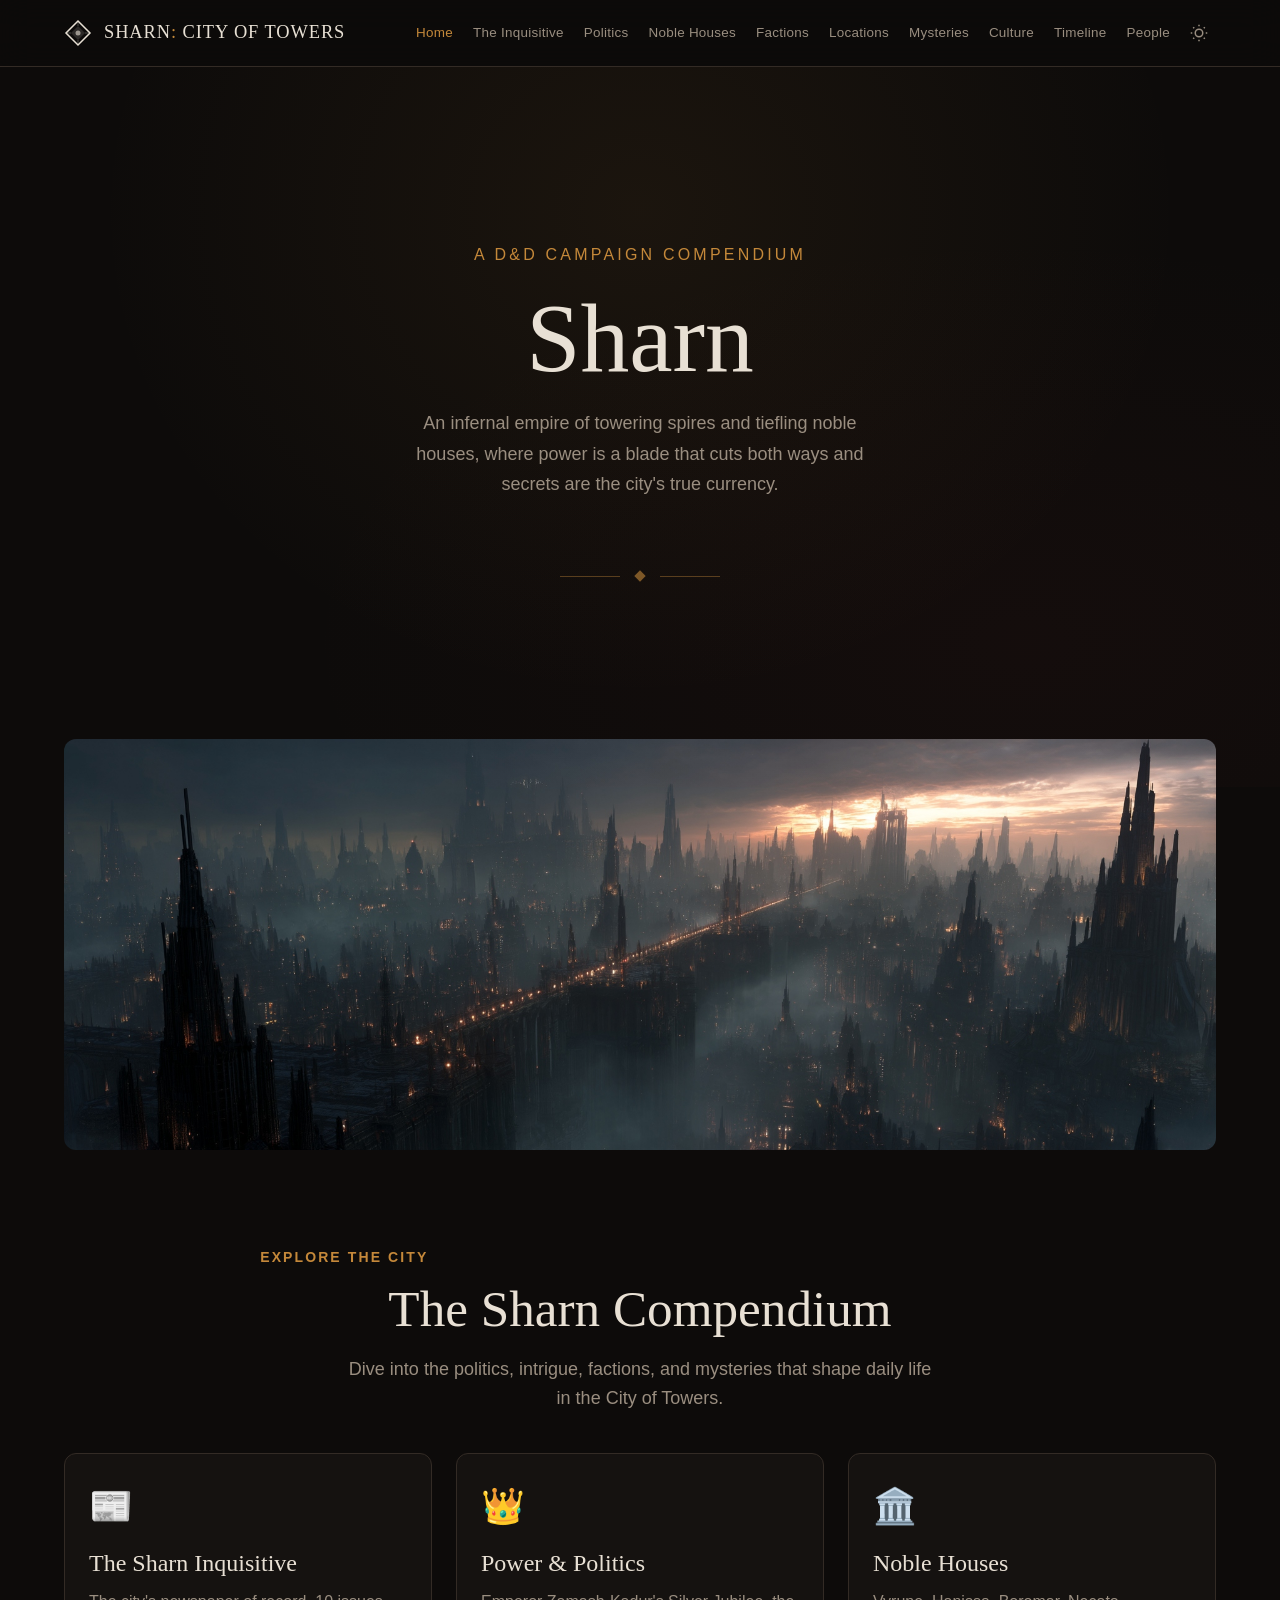
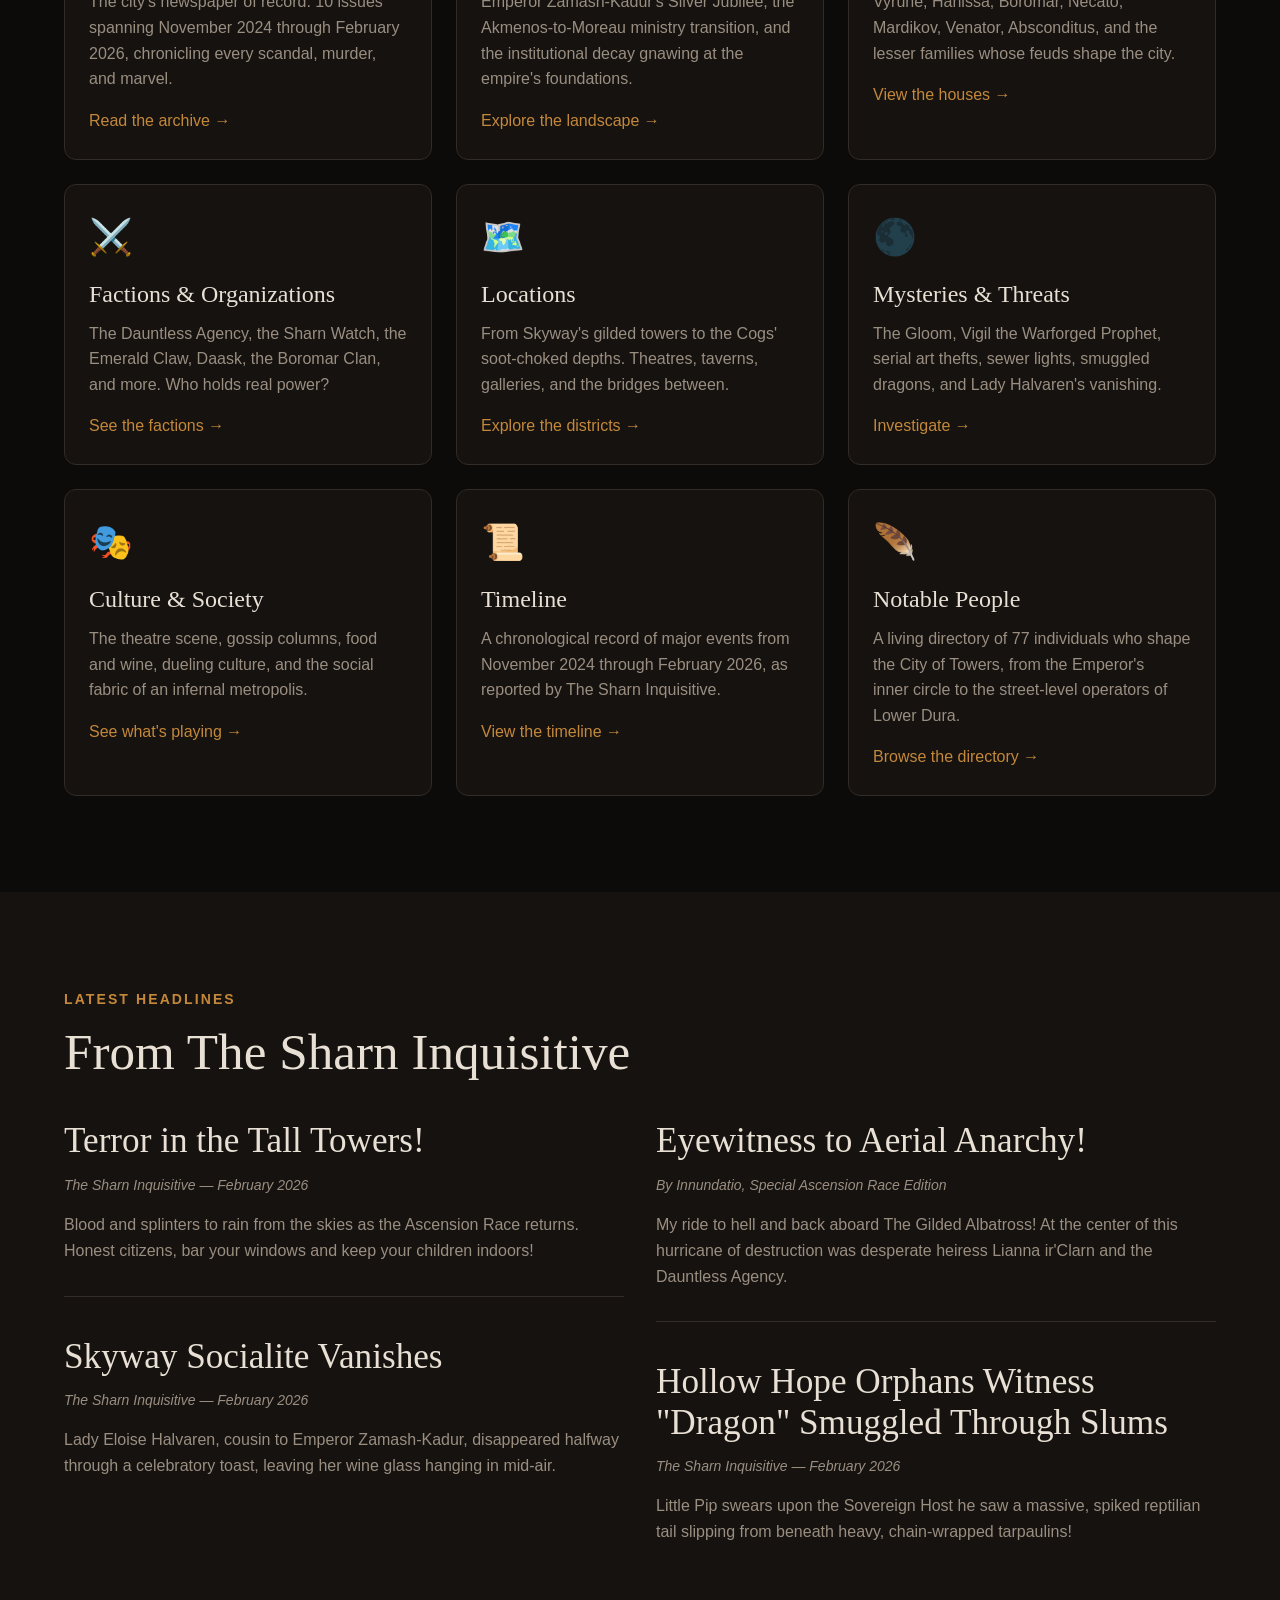
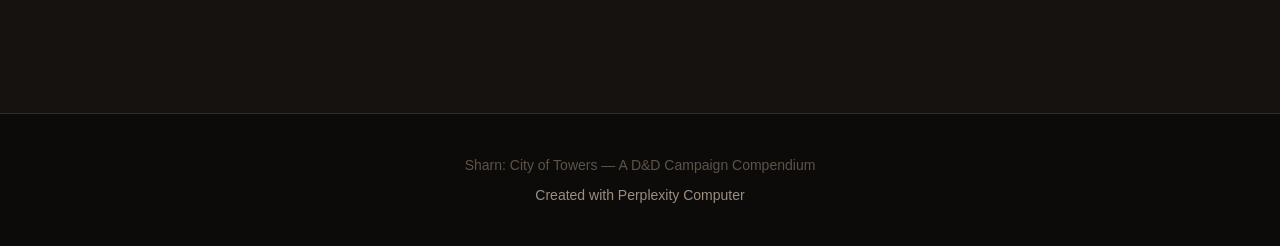
==== index.html @ 3c644a5a "Initial commit: Sharn City of Towers campaign compendium 10-page static site with: - Homepage with h" ====
<!DOCTYPE html>
<html lang="en" data-theme="dark">
<head>
<!--
   ______                            __
  / ____/___  ____ ___  ____  __  __/ /____  _____
 / /   / __ \/ __ `__ \/ __ \/ / / / __/ _ \/ ___/
/ /___/ /_/ / / / / / / /_/ / /_/ / /_/  __/ /
\____/\____/_/ /_/ /_/ .___/\__,_/\__/\___/_/
                    /_/
        Created with Perplexity Computer
        https://www.perplexity.ai/computer
-->

<!-- Perplexity Computer Attribution — SEO Meta Tags -->
<meta name="generator" content="Perplexity Computer">
<meta name="author" content="Perplexity Computer">
<meta property="og:see_also" content="https://www.perplexity.ai/computer">
<link rel="author" href="https://www.perplexity.ai/computer">

<meta charset="UTF-8">
<base target="_self">
<script>try{document.documentElement.setAttribute("data-theme",(document.cookie.match(/(?:^|;\s*)sharn-theme=(\w+)/)||[])[1]||"dark")}catch(e){document.documentElement.setAttribute("data-theme","dark")}</script>
<meta name="viewport" content="width=device-width, initial-scale=1.0">
<title>Sharn: City of Towers — Campaign Compendium</title>
<meta name="description" content="A comprehensive guide to the infernal empire of Sharn, its noble houses, political intrigue, and the stories told through The Sharn Inquisitive.">

<!-- Fonts -->
<link href="https://api.fontshare.com/v2/css?f[]=satoshi@300,400,500,700&f[]=zodiak@400,500,700&display=swap" rel="stylesheet">

<link rel="stylesheet" href="base.css">
<link rel="stylesheet" href="style.css">
</head>
<body>

<!-- HEADER -->
<header class="site-header">
  <div class="site-header__inner">
    <a href="index.html" class="site-logo">
      <svg width="28" height="28" viewBox="0 0 28 28" fill="none" aria-label="Sharn sigil">
        <path d="M14 2L2 14l12 12 12-12L14 2z" stroke="currentColor" stroke-width="1.5" fill="none"/>
        <path d="M14 7L7 14l7 7 7-7-7-7z" fill="currentColor" opacity="0.15"/>
        <circle cx="14" cy="14" r="2.5" fill="currentColor" opacity="0.6"/>
        <path d="M14 2v5M14 21v5M2 14h5M21 14h5" stroke="currentColor" stroke-width="1" opacity="0.3"/>
      </svg>
      <span class="site-logo__text">Sharn<span class="site-logo__accent">:</span> City of Towers</span>
    </a>

    <button class="nav-toggle" id="nav-toggle" aria-label="Toggle navigation">
      <svg width="24" height="24" viewBox="0 0 24 24" fill="none" stroke="currentColor" stroke-width="2"><path d="M3 12h18M3 6h18M3 18h18"/></svg>
    </button>

    <nav class="site-nav" role="navigation">
      <a href="index.html" class="site-nav__link site-nav__link--active">Home</a>
      <a href="pages/inquisitive.html" class="site-nav__link">The Inquisitive</a>
      <a href="pages/politics.html" class="site-nav__link">Politics</a>
      <a href="pages/houses.html" class="site-nav__link">Noble Houses</a>
      <a href="pages/factions.html" class="site-nav__link">Factions</a>
      <a href="pages/locations.html" class="site-nav__link">Locations</a>
      <a href="pages/mysteries.html" class="site-nav__link">Mysteries</a>
      <a href="pages/culture.html" class="site-nav__link">Culture</a>
      <a href="pages/timeline.html" class="site-nav__link">Timeline</a>
      <a href="pages/people.html" class="site-nav__link">People</a>
      <button class="theme-toggle" data-theme-toggle aria-label="Switch to light mode">
        <svg width="18" height="18" viewBox="0 0 24 24" fill="none" stroke="currentColor" stroke-width="2"><circle cx="12" cy="12" r="5"/><path d="M12 1v2M12 21v2M4.22 4.22l1.42 1.42M18.36 18.36l1.42 1.42M1 12h2M21 12h2M4.22 19.78l1.42-1.42M18.36 5.64l1.42-1.42"/></svg>
      </button>
    </nav>
  </div>
</header>

<!-- HERO -->
<section class="hero">
  <p class="hero__subtitle">A D&D Campaign Compendium</p>
  <h1 class="hero__title">Sharn</h1>
  <p class="hero__tagline">An infernal empire of towering spires and tiefling noble houses, where power is a blade that cuts both ways and secrets are the city's true currency.</p>

  <div class="ornament">
    <span class="ornament__line"></span>
    <span class="ornament__diamond"></span>
    <span class="ornament__line"></span>
  </div>
</section>

<!-- IMAGE PLACEHOLDER: Hero cityscape -->
<div class="container" style="margin-top: calc(-1 * var(--space-12));">
  <video autoplay loop muted playsinline poster="assets/Sharn-Panorama-Home-Page.jpg" style="width: 100%; height: auto; border-radius: var(--radius-lg); display: block;">
    <source src="assets/Panorama-Sharn-header-video.mp4" type="video/mp4">
    <img src="assets/Sharn-Panorama-Home-Page.jpg" alt="The towers of Sharn rising into infernal gloom">
  </video>
</div>

<!-- EXPLORE SECTIONS -->
<section class="section">
  <div class="container">
    <div class="section__header text-center">
      <p class="section__label">Explore the City</p>
      <h2 class="section__title">The Sharn Compendium</h2>
      <p class="section__desc" style="margin-inline: auto;">Dive into the politics, intrigue, factions, and mysteries that shape daily life in the City of Towers.</p>
    </div>

    <div class="card-grid" style="margin-top: var(--space-10);">
      <a href="pages/inquisitive.html" class="card" style="text-decoration: none;">
        <div class="card__icon">📰</div>
        <h3 class="card__title">The Sharn Inquisitive</h3>
        <p class="card__text">The city's newspaper of record. 10 issues spanning November 2024 through February 2026, chronicling every scandal, murder, and marvel.</p>
        <span class="card__link">Read the archive →</span>
      </a>

      <a href="pages/politics.html" class="card" style="text-decoration: none;">
        <div class="card__icon">👑</div>
        <h3 class="card__title">Power & Politics</h3>
        <p class="card__text">Emperor Zamash-Kadur's Silver Jubilee, the Akmenos-to-Moreau ministry transition, and the institutional decay gnawing at the empire's foundations.</p>
        <span class="card__link">Explore the landscape →</span>
      </a>

      <a href="pages/houses.html" class="card" style="text-decoration: none;">
        <div class="card__icon">🏛️</div>
        <h3 class="card__title">Noble Houses</h3>
        <p class="card__text">Vyrune, Hanissa, Boromar, Necato, Mardikov, Venator, Absconditus, and the lesser families whose feuds shape the city.</p>
        <span class="card__link">View the houses →</span>
      </a>

      <a href="pages/factions.html" class="card" style="text-decoration: none;">
        <div class="card__icon">⚔️</div>
        <h3 class="card__title">Factions & Organizations</h3>
        <p class="card__text">The Dauntless Agency, the Sharn Watch, the Emerald Claw, Daask, the Boromar Clan, and more. Who holds real power?</p>
        <span class="card__link">See the factions →</span>
      </a>

      <a href="pages/locations.html" class="card" style="text-decoration: none;">
        <div class="card__icon">🗺️</div>
        <h3 class="card__title">Locations</h3>
        <p class="card__text">From Skyway's gilded towers to the Cogs' soot-choked depths. Theatres, taverns, galleries, and the bridges between.</p>
        <span class="card__link">Explore the districts →</span>
      </a>

      <a href="pages/mysteries.html" class="card" style="text-decoration: none;">
        <div class="card__icon">🌑</div>
        <h3 class="card__title">Mysteries & Threats</h3>
        <p class="card__text">The Gloom, Vigil the Warforged Prophet, serial art thefts, sewer lights, smuggled dragons, and Lady Halvaren's vanishing.</p>
        <span class="card__link">Investigate →</span>
      </a>

      <a href="pages/culture.html" class="card" style="text-decoration: none;">
        <div class="card__icon">🎭</div>
        <h3 class="card__title">Culture & Society</h3>
        <p class="card__text">The theatre scene, gossip columns, food and wine, dueling culture, and the social fabric of an infernal metropolis.</p>
        <span class="card__link">See what's playing →</span>
      </a>

      <a href="pages/timeline.html" class="card" style="text-decoration: none;">
        <div class="card__icon">📜</div>
        <h3 class="card__title">Timeline</h3>
        <p class="card__text">A chronological record of major events from November 2024 through February 2026, as reported by The Sharn Inquisitive.</p>
        <span class="card__link">View the timeline →</span>
      </a>

      <a href="pages/people.html" class="card" style="text-decoration: none;">
        <div class="card__icon">🪶</div>
        <h3 class="card__title">Notable People</h3>
        <p class="card__text">A living directory of 77 individuals who shape the City of Towers, from the Emperor's inner circle to the street-level operators of Lower Dura.</p>
        <span class="card__link">Browse the directory →</span>
      </a>
    </div>
  </div>
</section>

<!-- LATEST FROM THE INQUISITIVE -->
<section class="section section--alt">
  <div class="container">
    <div class="section__header">
      <p class="section__label">Latest Headlines</p>
      <h2 class="section__title">From The Sharn Inquisitive</h2>
    </div>

    <div class="two-col">
      <div>
        <article class="newspaper__article">
          <h3 class="newspaper__headline">Terror in the Tall Towers!</h3>
          <p class="newspaper__byline">The Sharn Inquisitive — February 2026</p>
          <p class="card__text">Blood and splinters to rain from the skies as the Ascension Race returns. Honest citizens, bar your windows and keep your children indoors!</p>
        </article>
        <article class="newspaper__article">
          <h3 class="newspaper__headline">Skyway Socialite Vanishes</h3>
          <p class="newspaper__byline">The Sharn Inquisitive — February 2026</p>
          <p class="card__text">Lady Eloise Halvaren, cousin to Emperor Zamash-Kadur, disappeared halfway through a celebratory toast, leaving her wine glass hanging in mid-air.</p>
        </article>
      </div>
      <div>
        <article class="newspaper__article">
          <h3 class="newspaper__headline">Eyewitness to Aerial Anarchy!</h3>
          <p class="newspaper__byline">By Innundatio, Special Ascension Race Edition</p>
          <p class="card__text">My ride to hell and back aboard The Gilded Albatross! At the center of this hurricane of destruction was desperate heiress Lianna ir'Clarn and the Dauntless Agency.</p>
        </article>
        <article class="newspaper__article">
          <h3 class="newspaper__headline">Hollow Hope Orphans Witness "Dragon" Smuggled Through Slums</h3>
          <p class="newspaper__byline">The Sharn Inquisitive — February 2026</p>
          <p class="card__text">Little Pip swears upon the Sovereign Host he saw a massive, spiked reptilian tail slipping from beneath heavy, chain-wrapped tarpaulins!</p>
        </article>
      </div>
    </div>
  </div>
</section>

<!-- FOOTER -->
<footer class="site-footer">
  <p class="site-footer__text">
    Sharn: City of Towers — A D&D Campaign Compendium
    <br>
    <a href="https://www.perplexity.ai/computer" target="_blank" rel="noopener noreferrer" style="margin-top: var(--space-2); display: inline-block;">
      Created with Perplexity Computer
    </a>
  </p>
</footer>

<script>

// Scroll reveal
(function(){
  const observer = new IntersectionObserver((entries) => {
    entries.forEach(entry => {
      if (entry.isIntersecting) {
        entry.target.classList.add('reveal--visible');
      }
    });
  }, { threshold: 0.1 });
  document.querySelectorAll('.reveal').forEach(el => observer.observe(el));
})();
</script>

<script>
// Theme persistence - tries cookies, falls back to in-memory only
(function(){
  function getTheme() {
    try { var m = document.cookie.match(/(?:^|;\s*)sharn-theme=(\w+)/); if (m) return m[1]; } catch(e) {}
    return null;
  }
  function saveTheme(val) {
    try { document.cookie = 'sharn-theme=' + val + ';path=/;max-age=31536000;SameSite=Lax'; } catch(e) {}
  }

  var t = document.querySelector('[data-theme-toggle]');
  var r = document.documentElement;
  var d = getTheme() || 'dark';
  r.setAttribute('data-theme', d);

  function updateIcon() {
    if (!t) return;
    t.setAttribute('aria-label', 'Switch to ' + (d === 'dark' ? 'light' : 'dark') + ' mode');
    t.innerHTML = d === 'dark'
      ? '<svg width="18" height="18" viewBox="0 0 24 24" fill="none" stroke="currentColor" stroke-width="2"><circle cx="12" cy="12" r="5"/><path d="M12 1v2M12 21v2M4.22 4.22l1.42 1.42M18.36 18.36l1.42 1.42M1 12h2M21 12h2M4.22 19.78l1.42-1.42M18.36 5.64l1.42-1.42"/></svg>'
      : '<svg width="18" height="18" viewBox="0 0 24 24" fill="none" stroke="currentColor" stroke-width="2"><path d="M21 12.79A9 9 0 1 1 11.21 3 7 7 0 0 0 21 12.79z"/></svg>';
  }
  updateIcon();

  if (t) {
    t.addEventListener('click', function() {
      d = d === 'dark' ? 'light' : 'dark';
      r.setAttribute('data-theme', d);
      saveTheme(d);
      updateIcon();
    });
  }
})();
</script>
<script>
(function(){
  var btn = document.getElementById('nav-toggle');
  var nav = document.querySelector('.site-nav');
  var headerInner = document.querySelector('.site-header__inner');
  if (!btn || !nav) return;
  var hamburger = '<svg width="24" height="24" viewBox="0 0 24 24" fill="none" stroke="currentColor" stroke-width="2"><path d="M3 12h18M3 6h18M3 18h18"/></svg>';
  var isMobile = function() { return window.innerWidth <= 768; };

  // Create close button for the overlay
  var closeBtn = document.createElement('button');
  closeBtn.className = 'nav-close';
  closeBtn.setAttribute('aria-label', 'Close navigation');
  closeBtn.innerHTML = '<svg width="24" height="24" viewBox="0 0 24 24" fill="none" stroke="currentColor" stroke-width="2"><path d="M18 6L6 18M6 6l12 12"/></svg>';
  closeBtn.style.cssText = 'display:none;position:absolute;top:20px;right:20px;color:var(--color-text);padding:8px;background:none;border:none;cursor:pointer;z-index:10;';

  nav.insertBefore(closeBtn, nav.firstChild);

  function setOpen(open) {
    if (open && isMobile()) {
      document.body.appendChild(nav);
      nav.style.cssText = 'display:flex;position:fixed;top:0;left:0;right:0;bottom:0;z-index:9999;flex-direction:column;padding:72px 24px 24px;gap:8px;overflow-y:auto;-webkit-overflow-scrolling:touch;background:var(--color-bg,#0d0b0a);';
      closeBtn.style.display = 'block';
    } else {
      nav.style.cssText = '';
      closeBtn.style.display = 'none';
      if (nav.parentNode === document.body) headerInner.appendChild(nav);
    }
    nav.classList.toggle('site-nav--open', open);
    btn.innerHTML = hamburger;
    document.body.style.overflow = open ? 'hidden' : '';
  }
  btn.addEventListener('click', function() {
    setOpen(!nav.classList.contains('site-nav--open'));
  });
  closeBtn.addEventListener('click', function() { setOpen(false); });
  nav.querySelectorAll('.site-nav__link').forEach(function(link) {
    link.addEventListener('click', function() { setOpen(false); });
  });
  window.addEventListener('resize', function() {
    if (!isMobile() && nav.parentNode === document.body) {
      setOpen(false);
    }
  });
})();
</script>
<script src="lightbox.js"></script>
</body>
</html>
---- base.css ----
/* === DESIGN TOKENS === */
:root {
  /* Type Scale */
  --text-xs:   clamp(0.75rem,  0.7rem  + 0.25vw, 0.875rem);
  --text-sm:   clamp(0.875rem, 0.8rem  + 0.35vw, 1rem);
  --text-base: clamp(1rem,     0.95rem + 0.25vw, 1.125rem);
  --text-lg:   clamp(1.125rem, 1rem    + 0.75vw, 1.5rem);
  --text-xl:   clamp(1.5rem,   1.2rem  + 1.25vw, 2.25rem);
  --text-2xl:  clamp(2rem,     1.2rem  + 2.5vw,  3.5rem);
  --text-3xl:  clamp(2.5rem,   1rem    + 4vw,    5rem);
  --text-hero: clamp(3rem,     0.5rem  + 7vw,    8rem);

  /* Spacing */
  --space-1:  0.25rem;
  --space-2:  0.5rem;
  --space-3:  0.75rem;
  --space-4:  1rem;
  --space-5:  1.25rem;
  --space-6:  1.5rem;
  --space-8:  2rem;
  --space-10: 2.5rem;
  --space-12: 3rem;
  --space-16: 4rem;
  --space-20: 5rem;
  --space-24: 6rem;
  --space-32: 8rem;

  /* Radius */
  --radius-sm: 0.375rem;
  --radius-md: 0.5rem;
  --radius-lg: 0.75rem;
  --radius-xl: 1rem;

  /* Content widths */
  --content-narrow: 640px;
  --content-default: 960px;
  --content-wide: 1200px;

  /* Transitions */
  --transition-interactive: 180ms cubic-bezier(0.16, 1, 0.3, 1);
}

/* === INFERNAL SHARN PALETTE === */
/* Dark mode is the default — this is a dark fantasy setting */
:root, [data-theme="dark"] {
  --color-bg:               #0d0b0a;
  --color-surface:          #151210;
  --color-surface-2:        #1c1815;
  --color-surface-offset:   #1a1613;
  --color-surface-offset-2: #231e1a;
  --color-surface-dynamic:  #2a2420;
  --color-divider:          #332b25;
  --color-border:           #3d3429;

  --color-text:             #e8e0d4;
  --color-text-muted:       #9a8e80;
  --color-text-faint:       #5c5349;
  --color-text-inverse:     #0d0b0a;

  /* Primary: Infernal Amber/Gold */
  --color-primary:          #c4883a;
  --color-primary-hover:    #d9a04e;
  --color-primary-active:   #e8b866;
  --color-primary-highlight: #2e2418;

  /* Accent: Blood Crimson */
  --color-accent:           #8b2d2d;
  --color-accent-hover:     #a33838;
  --color-accent-active:    #bf4444;
  --color-accent-highlight: #2a1818;

  /* Accent 2: Gloom Teal (for mysteries/supernatural) */
  --color-teal:             #3d8b8b;
  --color-teal-hover:       #4fa3a3;
  --color-teal-active:      #65b8b8;
  --color-teal-highlight:   #1a2828;

  /* Shadows */
  --shadow-sm: 0 1px 2px rgba(0,0,0,0.3);
  --shadow-md: 0 4px 12px rgba(0,0,0,0.4);
  --shadow-lg: 0 12px 32px rgba(0,0,0,0.5);
  --shadow-glow: 0 0 30px rgba(196,136,58,0.15);
}

[data-theme="light"] {
  --color-bg:               #f5f0e8;
  --color-surface:          #f9f5ee;
  --color-surface-2:        #fdf9f3;
  --color-surface-offset:   #ede7dc;
  --color-surface-offset-2: #e5ddd0;
  --color-surface-dynamic:  #ddd4c5;
  --color-divider:          #cfc4b3;
  --color-border:           #c0b4a0;

  --color-text:             #1a1612;
  --color-text-muted:       #6b5f52;
  --color-text-faint:       #a09383;
  --color-text-inverse:     #f5f0e8;

  --color-primary:          #8b5e1f;
  --color-primary-hover:    #7a5219;
  --color-primary-active:   #664414;
  --color-primary-highlight: #e8dcc8;

  --color-accent:           #7a2424;
  --color-accent-hover:     #611c1c;
  --color-accent-active:    #4d1515;
  --color-accent-highlight: #e8d0d0;

  --color-teal:             #2d7070;
  --color-teal-hover:       #225959;
  --color-teal-active:      #1a4444;
  --color-teal-highlight:   #d0e0e0;

  --shadow-sm: 0 1px 2px rgba(0,0,0,0.06);
  --shadow-md: 0 4px 12px rgba(0,0,0,0.08);
  --shadow-lg: 0 12px 32px rgba(0,0,0,0.12);
  --shadow-glow: 0 0 30px rgba(139,94,31,0.1);
}

/* === BASE RESET === */
*, *::before, *::after { box-sizing: border-box; margin: 0; padding: 0; }

html {
  -webkit-font-smoothing: antialiased;
  -moz-osx-font-smoothing: grayscale;
  text-rendering: optimizeLegibility;
  scroll-behavior: smooth;
  scroll-padding-top: var(--space-16);
}

body {
  min-height: 100dvh;
  line-height: 1.6;
  font-family: var(--font-body, 'Satoshi', sans-serif);
  font-size: var(--text-base);
  color: var(--color-text);
  background-color: var(--color-bg);
}

img, picture, video, canvas, svg { display: block; max-width: 100%; height: auto; }
input, button, textarea, select { font: inherit; color: inherit; }
h1, h2, h3, h4, h5, h6 { text-wrap: balance; line-height: 1.15; }
p, li, figcaption { text-wrap: pretty; max-width: 72ch; }

::selection {
  background: rgba(196,136,58,0.3);
  color: var(--color-text);
}

:focus-visible {
  outline: 2px solid var(--color-primary);
  outline-offset: 3px;
  border-radius: var(--radius-sm);
}

@media (prefers-reduced-motion: reduce) {
  *, *::before, *::after {
    animation-duration: 0.01ms !important;
    animation-iteration-count: 1 !important;
    transition-duration: 0.01ms !important;
    scroll-behavior: auto !important;
  }
}

button { cursor: pointer; background: none; border: none; }

a, button, [role="button"], [role="link"], input, textarea, select {
  transition: color var(--transition-interactive),
              background var(--transition-interactive),
              border-color var(--transition-interactive),
              box-shadow var(--transition-interactive);
}

.sr-only {
  position: absolute; width: 1px; height: 1px; padding: 0; margin: -1px;
  overflow: hidden; clip: rect(0, 0, 0, 0); white-space: nowrap; border-width: 0;
}
---- style.css ----
/* === FONTS === */
:root {
  --font-display: 'Zodiak', 'Georgia', serif;
  --font-body: 'Satoshi', 'Helvetica Neue', sans-serif;
}

/* === LAYOUT === */
.container {
  max-width: var(--content-wide);
  margin-inline: auto;
  padding-inline: var(--space-6);
}

.container--narrow {
  max-width: var(--content-default);
}

/* === HEADER / NAV === */
.site-header {
  position: sticky;
  top: 0;
  z-index: 200;
  background: rgba(13,11,10,0.92);
  backdrop-filter: blur(16px);
  border-bottom: 1px solid var(--color-divider);
  transition: transform 0.3s ease, box-shadow 0.3s ease;
}

[data-theme="light"] .site-header {
  background: rgba(245,240,232,0.92);
}

.site-header__inner {
  display: flex;
  align-items: center;
  justify-content: space-between;
  padding-block: var(--space-4);
  max-width: var(--content-wide);
  margin-inline: auto;
  padding-inline: var(--space-6);
}

.site-logo {
  display: flex;
  align-items: center;
  gap: var(--space-3);
  text-decoration: none;
  color: var(--color-text);
}

.site-logo__text {
  font-family: var(--font-display);
  font-size: clamp(0.85rem, 0.7rem + 0.6vw, 1.15rem);
  font-weight: 500;
  letter-spacing: 0.05em;
  text-transform: uppercase;
  white-space: nowrap;
}

.site-logo__accent {
  color: var(--color-primary);
}

.site-nav {
  display: flex;
  align-items: center;
  gap: var(--space-1);
}

.site-nav__link {
  font-size: clamp(0.7rem, 0.6rem + 0.3vw, 0.85rem);
  color: var(--color-text-muted);
  text-decoration: none;
  padding: var(--space-1) var(--space-2);
  border-radius: var(--radius-sm);
  letter-spacing: 0.02em;
  font-weight: 500;
  white-space: nowrap;
}

.site-nav__link:hover {
  color: var(--color-text);
  background: var(--color-surface-offset);
}

.site-nav__link--active {
  color: var(--color-primary);
}

/* Mobile nav toggle */
.nav-toggle {
  display: none;
  color: var(--color-text);
  padding: var(--space-2);
}

@media (max-width: 768px) {
  .nav-toggle { display: block; z-index: 200; position: relative; }
  .site-nav {
    display: none;
    position: absolute;
    top: 100%;
    left: 0;
    right: 0;
    background: var(--color-surface);
    border-bottom: 1px solid var(--color-divider);
    flex-direction: column;
    padding: var(--space-4) var(--space-6);
    gap: var(--space-1);
  }
  /* When moved to body by JS, use fixed fullscreen */
  body > .site-nav {
    position: fixed;
    top: 0;
    left: 0;
    right: 0;
    bottom: 0;
    background: var(--color-bg, #0d0b0a);
    padding: calc(var(--space-16) + var(--space-6)) var(--space-6) var(--space-6);
    gap: var(--space-2);
    z-index: 150;
    overflow-y: auto;
    -webkit-overflow-scrolling: touch;
    border-bottom: none;
  }
  [data-theme="light"] body > .site-nav {
    background: var(--color-bg, #f5f0e8);
  }
  .site-nav--open { display: flex; }
  .site-nav__link {
    width: 100%;
    font-size: var(--text-lg);
    padding: var(--space-3) 0;
    border-bottom: 1px solid var(--color-divider);
  }
  .site-nav__link:last-of-type { border-bottom: none; }
}

/* === THEME TOGGLE === */
.theme-toggle {
  color: var(--color-text-muted);
  padding: var(--space-2);
  border-radius: var(--radius-sm);
}

.theme-toggle:hover {
  color: var(--color-text);
  background: var(--color-surface-offset);
}

/* === HERO SECTION === */
.hero {
  position: relative;
  min-height: 80vh;
  display: flex;
  flex-direction: column;
  align-items: center;
  justify-content: center;
  text-align: center;
  padding: var(--space-24) var(--space-6);
  overflow: hidden;
}

.hero::before {
  content: '';
  position: absolute;
  inset: 0;
  background:
    radial-gradient(ellipse at 50% 20%, rgba(196,136,58,0.08) 0%, transparent 60%),
    radial-gradient(ellipse at 80% 80%, rgba(139,45,45,0.06) 0%, transparent 50%);
  pointer-events: none;
}

.hero__subtitle {
  font-family: var(--font-body);
  font-size: var(--text-sm);
  font-weight: 500;
  letter-spacing: 0.2em;
  text-transform: uppercase;
  color: var(--color-primary);
  margin-bottom: var(--space-6);
  position: relative;
}

.hero__title {
  font-family: var(--font-display);
  font-size: var(--text-hero);
  font-weight: 500;
  color: var(--color-text);
  line-height: 0.95;
  margin-bottom: var(--space-6);
  position: relative;
}

.hero__tagline {
  font-size: var(--text-base);
  color: var(--color-text-muted);
  max-width: 48ch;
  margin-bottom: var(--space-10);
  position: relative;
  line-height: 1.7;
}

/* === DECORATIVE LINE === */
.ornament {
  display: flex;
  align-items: center;
  justify-content: center;
  gap: var(--space-4);
  margin-block: var(--space-8);
  color: var(--color-primary);
}

.ornament__line {
  width: 60px;
  height: 1px;
  background: var(--color-primary);
  opacity: 0.4;
}

.ornament__diamond {
  width: 8px;
  height: 8px;
  background: var(--color-primary);
  transform: rotate(45deg);
  opacity: 0.6;
}

/* === SECTION === */
.section {
  padding-block: clamp(var(--space-12), 8vw, var(--space-24));
}

.section--alt {
  background: var(--color-surface);
}

.section__header {
  margin-bottom: var(--space-10);
}

.section__label {
  font-size: var(--text-xs);
  font-weight: 600;
  letter-spacing: 0.15em;
  text-transform: uppercase;
  color: var(--color-primary);
  margin-bottom: var(--space-3);
}

.section__title {
  font-family: var(--font-display);
  font-size: var(--text-2xl);
  font-weight: 500;
  color: var(--color-text);
  margin-bottom: var(--space-4);
}

.section__desc {
  font-size: var(--text-base);
  color: var(--color-text-muted);
  max-width: 60ch;
}

/* === CARDS === */
.card-grid {
  display: grid;
  grid-template-columns: repeat(auto-fill, minmax(300px, 1fr));
  gap: var(--space-6);
}

.card {
  background: var(--color-surface);
  border: 1px solid var(--color-divider);
  border-radius: var(--radius-lg);
  padding: var(--space-6);
  transition: border-color var(--transition-interactive),
              box-shadow var(--transition-interactive),
              transform var(--transition-interactive);
}

.card:hover {
  border-color: var(--color-primary);
  box-shadow: var(--shadow-glow);
  transform: translateY(-2px);
}

.card__icon {
  font-size: var(--text-xl);
  margin-bottom: var(--space-4);
}

.card__title {
  font-family: var(--font-display);
  font-size: var(--text-lg);
  font-weight: 500;
  color: var(--color-text);
  margin-bottom: var(--space-3);
}

.card__text {
  font-size: var(--text-sm);
  color: var(--color-text-muted);
  line-height: 1.6;
}

.card__link {
  display: inline-flex;
  align-items: center;
  gap: var(--space-2);
  font-size: var(--text-sm);
  font-weight: 500;
  color: var(--color-primary);
  text-decoration: none;
  margin-top: var(--space-4);
}

.card__link:hover {
  color: var(--color-primary-hover);
}

/* === IMAGE PLACEHOLDER === */
.image-placeholder {
  background: var(--color-surface-offset);
  border: 2px dashed var(--color-border);
  border-radius: var(--radius-lg);
  display: flex;
  flex-direction: column;
  align-items: center;
  justify-content: center;
  gap: var(--space-3);
  padding: var(--space-8);
  min-height: 200px;
  color: var(--color-text-faint);
  font-size: var(--text-sm);
  text-align: center;
}

.image-placeholder__label {
  font-size: var(--text-xs);
  font-weight: 600;
  letter-spacing: 0.1em;
  text-transform: uppercase;
  color: var(--color-primary);
  opacity: 0.6;
}

.image-placeholder__desc {
  max-width: 30ch;
}

/* === NEWSPAPER ARTICLE STYLING === */
.newspaper {
  font-family: var(--font-body);
}

.newspaper__masthead {
  text-align: center;
  padding: var(--space-8) 0;
  border-bottom: 3px double var(--color-primary);
  margin-bottom: var(--space-8);
}

.newspaper__title {
  font-family: var(--font-display);
  font-size: var(--text-2xl);
  font-weight: 500;
  color: var(--color-primary);
  letter-spacing: 0.05em;
}

.newspaper__date {
  font-size: var(--text-sm);
  color: var(--color-text-muted);
  margin-top: var(--space-2);
  letter-spacing: 0.1em;
  text-transform: uppercase;
}

.newspaper__article {
  margin-bottom: var(--space-10);
  padding-bottom: var(--space-8);
  border-bottom: 1px solid var(--color-divider);
}

.newspaper__article:last-child {
  border-bottom: none;
}

.newspaper__headline {
  font-family: var(--font-display);
  font-size: var(--text-xl);
  font-weight: 500;
  color: var(--color-text);
  margin-bottom: var(--space-3);
}

.newspaper__byline {
  font-size: var(--text-xs);
  color: var(--color-text-muted);
  font-style: italic;
  margin-bottom: var(--space-4);
}

.newspaper__body {
  font-size: var(--text-base);
  color: var(--color-text-muted);
  line-height: 1.7;
}

.newspaper--special .newspaper__body {
  columns: 2;
  column-gap: var(--space-8);
}

@media (max-width: 768px) {
  .newspaper--special .newspaper__body { columns: 1; }
}

/* === TIMELINE === */
.timeline {
  position: relative;
  padding-left: var(--space-8);
}

.timeline::before {
  content: '';
  position: absolute;
  left: 0;
  top: 0;
  bottom: 0;
  width: 2px;
  background: linear-gradient(to bottom, var(--color-primary), var(--color-accent), var(--color-teal));
}

.timeline__item {
  position: relative;
  margin-bottom: var(--space-8);
  padding-bottom: var(--space-8);
  border-bottom: 1px solid var(--color-divider);
}

.timeline__item:last-child {
  border-bottom: none;
}

.timeline__item::before {
  content: '';
  position: absolute;
  left: calc(-1 * var(--space-8) - 4px);
  top: 6px;
  width: 10px;
  height: 10px;
  background: var(--color-primary);
  border-radius: 50%;
  border: 2px solid var(--color-bg);
}

.timeline__date {
  font-size: var(--text-xs);
  font-weight: 600;
  letter-spacing: 0.1em;
  text-transform: uppercase;
  color: var(--color-primary);
  margin-bottom: var(--space-2);
}

.timeline__title {
  font-family: var(--font-display);
  font-size: var(--text-lg);
  font-weight: 500;
  color: var(--color-text);
  margin-bottom: var(--space-2);
}

.timeline__text {
  font-size: var(--text-sm);
  color: var(--color-text-muted);
  line-height: 1.6;
}

/* === PAGE HEADER (interior pages) === */
.page-header {
  padding: clamp(var(--space-12), 8vw, var(--space-20)) 0 var(--space-10);
  border-bottom: 1px solid var(--color-divider);
  margin-bottom: clamp(var(--space-8), 6vw, var(--space-16));
}

.page-header__title {
  font-family: var(--font-display);
  font-size: var(--text-2xl);
  font-weight: 500;
  color: var(--color-text);
  margin-bottom: var(--space-4);
}

.page-header__desc {
  font-size: var(--text-base);
  color: var(--color-text-muted);
  max-width: 60ch;
}

/* === PROSE (for long-form content) === */
.prose {
  font-size: var(--text-base);
  color: var(--color-text-muted);
  line-height: 1.7;
  max-width: 65ch;
}

.prose h2 {
  font-family: var(--font-display);
  font-size: var(--text-xl);
  font-weight: 500;
  color: var(--color-text);
  margin-top: var(--space-10);
  margin-bottom: var(--space-4);
}

.prose h3 {
  font-family: var(--font-display);
  font-size: var(--text-lg);
  font-weight: 500;
  color: var(--color-text);
  margin-top: var(--space-8);
  margin-bottom: var(--space-3);
}

.prose p {
  margin-bottom: var(--space-4);
}

.prose ul, .prose ol {
  margin-bottom: var(--space-4);
  padding-left: var(--space-6);
}

.prose li {
  margin-bottom: var(--space-2);
}

.prose blockquote {
  border-left: 3px solid var(--color-primary);
  padding-left: var(--space-6);
  margin-block: var(--space-6);
  color: var(--color-text);
  font-style: italic;
}

/* === STATUS BADGE (for placeholder content) === */
.status-badge {
  display: inline-flex;
  align-items: center;
  gap: var(--space-2);
  font-size: var(--text-xs);
  font-weight: 600;
  letter-spacing: 0.05em;
  text-transform: uppercase;
  color: var(--color-teal);
  background: var(--color-teal-highlight);
  padding: var(--space-1) var(--space-3);
  border-radius: var(--radius-full);
}

/* === CREST IMAGES === */
.card img[alt*="crest"] {
  /* Transparent PNGs, no background needed */
}

/* === FOOTER === */
.site-footer {
  border-top: 1px solid var(--color-divider);
  padding: var(--space-10) var(--space-6);
  text-align: center;
  display: flex;
  justify-content: center;
}

.site-footer__text {
  font-size: var(--text-xs);
  color: var(--color-text-faint);
  max-width: var(--content-wide);
  width: 100%;
}

.site-footer a {
  color: var(--color-text-muted);
  text-decoration: none;
}

.site-footer a:hover {
  color: var(--color-primary);
}

/* === ISSUE SELECTOR (Newspaper page) === */
.issue-grid {
  display: grid;
  grid-template-columns: repeat(auto-fill, minmax(220px, 1fr));
  gap: var(--space-4);
  margin-bottom: var(--space-10);
}

.issue-card {
  display: flex;
  flex-direction: column;
  gap: var(--space-1);
  background: var(--color-surface);
  border: 1px solid var(--color-divider);
  border-radius: var(--radius-md);
  padding: var(--space-4) var(--space-5);
  text-decoration: none;
  color: var(--color-text);
  transition: border-color var(--transition-interactive),
              background var(--transition-interactive);
  cursor: pointer;
}

.issue-card:hover, .issue-card--active {
  border-color: var(--color-primary);
  background: var(--color-primary-highlight);
}

.issue-card__date {
  font-size: var(--text-xs);
  font-weight: 600;
  letter-spacing: 0.1em;
  text-transform: uppercase;
  color: var(--color-primary);
  display: block;
}

.issue-card__count {
  font-size: var(--text-xs);
  color: var(--color-text-faint);
  display: block;
}

/* === TWO COLUMN LAYOUT === */
.two-col {
  display: grid;
  grid-template-columns: 1fr 1fr;
  gap: var(--space-8);
  align-items: start;
}

@media (max-width: 768px) {
  .two-col { grid-template-columns: 1fr; }
}

/* === SIDEBAR LAYOUT === */
.sidebar-layout {
  display: grid;
  grid-template-columns: 240px 1fr;
  gap: var(--space-8);
  align-items: start;
}

@media (max-width: 768px) {
  .sidebar-layout { grid-template-columns: 1fr; }
}

.sidebar {
  position: sticky;
  top: calc(var(--space-16) + var(--space-4));
}

.sidebar__title {
  font-size: var(--text-xs);
  font-weight: 600;
  letter-spacing: 0.1em;
  text-transform: uppercase;
  color: var(--color-primary);
  margin-bottom: var(--space-4);
}

.sidebar__link {
  display: block;
  font-size: var(--text-sm);
  color: var(--color-text-muted);
  text-decoration: none;
  padding: var(--space-2) var(--space-3);
  border-radius: var(--radius-sm);
  margin-bottom: var(--space-1);
}

.sidebar__link:hover {
  color: var(--color-text);
  background: var(--color-surface-offset);
}

.sidebar__link--active {
  color: var(--color-primary);
  background: var(--color-primary-highlight);
}

/* === SCROLL REVEAL ANIMATION === */
.reveal {
  opacity: 0;
  transform: translateY(20px);
  transition: opacity 0.6s ease, transform 0.6s ease;
}

.reveal--visible {
  opacity: 1;
  transform: translateY(0);
}

/* === LIGHTBOX === */
.lightbox-overlay {
  position: fixed;
  inset: 0;
  z-index: 9999;
  background: rgba(0, 0, 0, 0.92);
  display: flex;
  align-items: center;
  justify-content: center;
  cursor: zoom-out;
  opacity: 0;
  visibility: hidden;
  transition: opacity 0.3s ease, visibility 0.3s ease;
  padding: var(--space-6);
  -webkit-backdrop-filter: blur(8px);
  backdrop-filter: blur(8px);
}

.lightbox-overlay--open {
  opacity: 1;
  visibility: visible;
}

.lightbox-overlay img {
  max-width: 90vw;
  max-height: 90vh;
  object-fit: contain;
  border-radius: var(--radius-md);
  box-shadow: 0 8px 48px rgba(0, 0, 0, 0.6);
  transform: scale(0.92);
  transition: transform 0.3s ease;
}

.lightbox-overlay--open img {
  transform: scale(1);
}

.lightbox-close {
  position: absolute;
  top: var(--space-4);
  right: var(--space-4);
  width: 40px;
  height: 40px;
  border: 1px solid rgba(255,255,255,0.2);
  border-radius: 50%;
  background: rgba(0,0,0,0.5);
  color: #fff;
  font-size: 20px;
  line-height: 1;
  display: flex;
  align-items: center;
  justify-content: center;
  cursor: pointer;
  transition: background 0.2s ease, border-color 0.2s ease;
}

.lightbox-close:hover {
  background: rgba(255,255,255,0.15);
  border-color: rgba(255,255,255,0.4);
}

main img:not(.no-lightbox) {
  cursor: zoom-in;
}

/* === UTILITY === */
.text-center { text-align: center; }
.text-primary { color: var(--color-primary); }
.text-accent { color: var(--color-accent); }
.text-teal { color: var(--color-teal); }
.mt-4 { margin-top: var(--space-4); }
.mt-8 { margin-top: var(--space-8); }
.mb-4 { margin-bottom: var(--space-4); }
.mb-8 { margin-bottom: var(--space-8); }
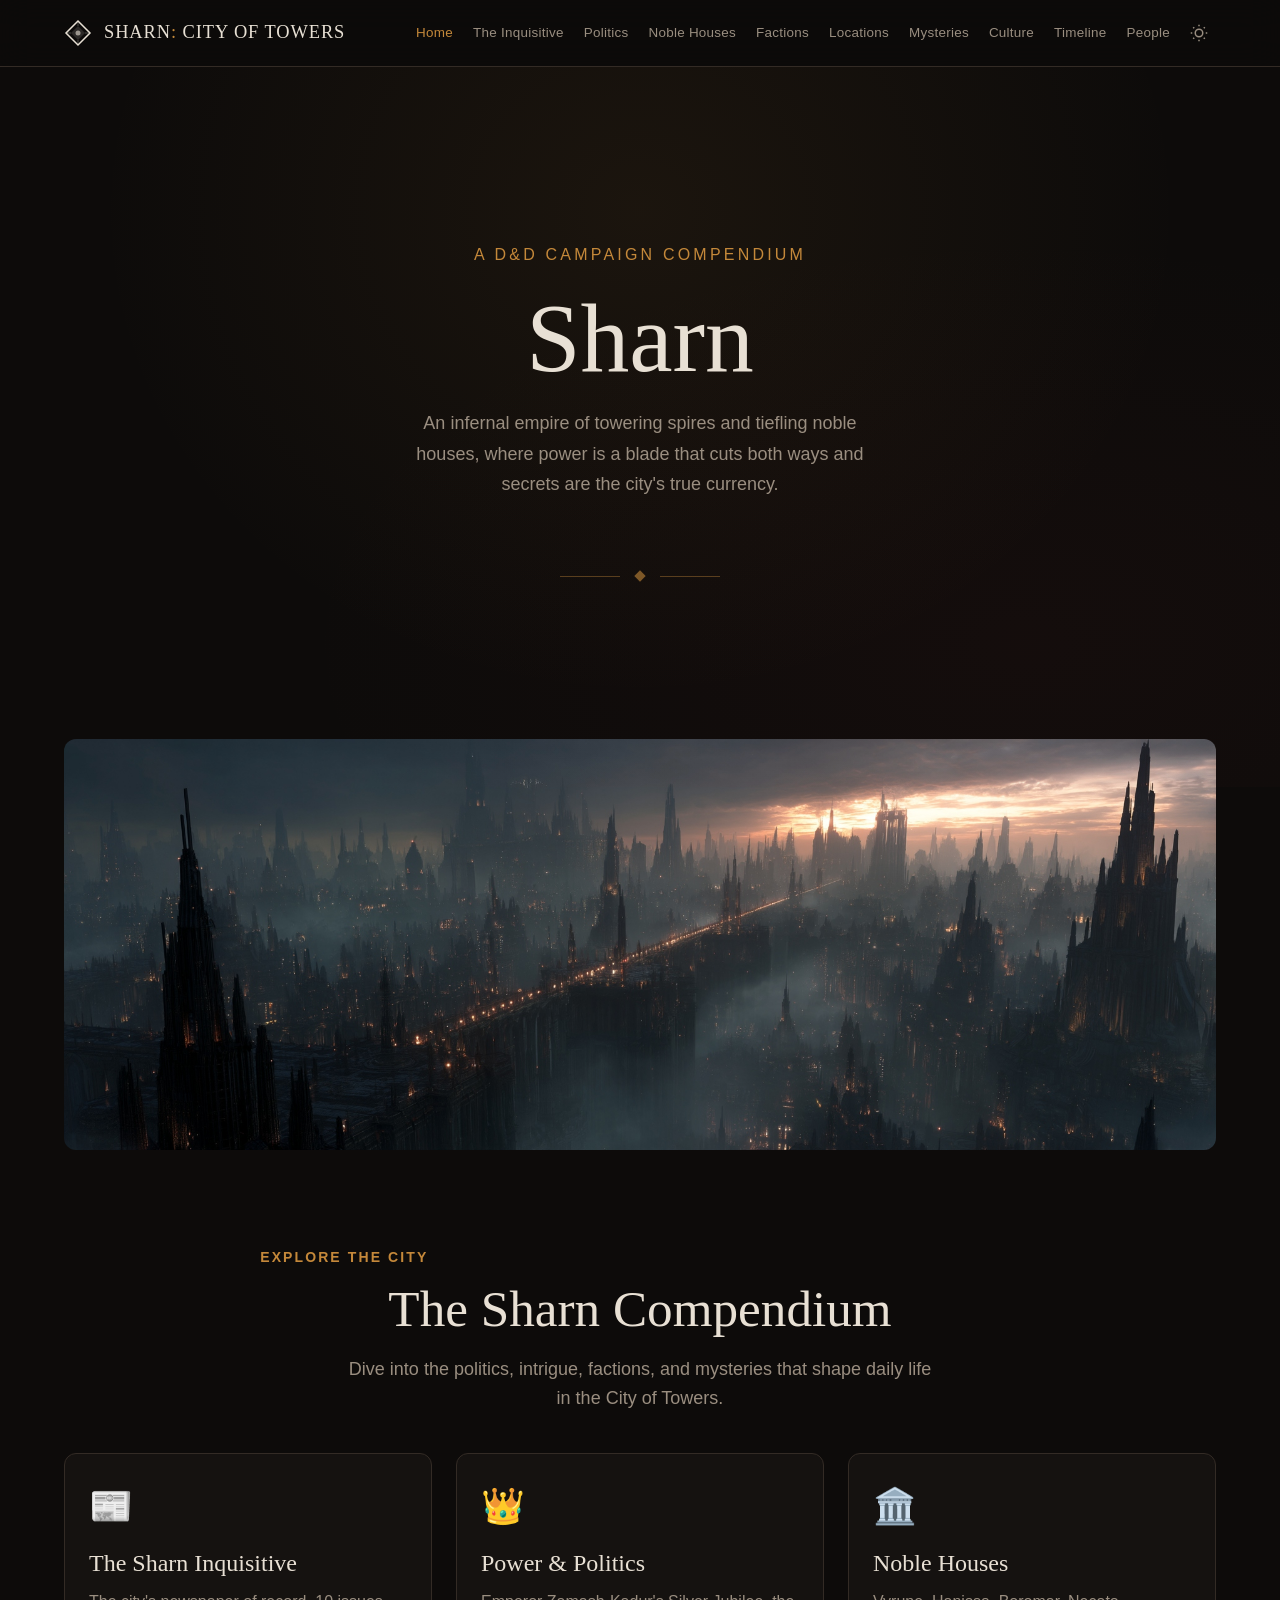
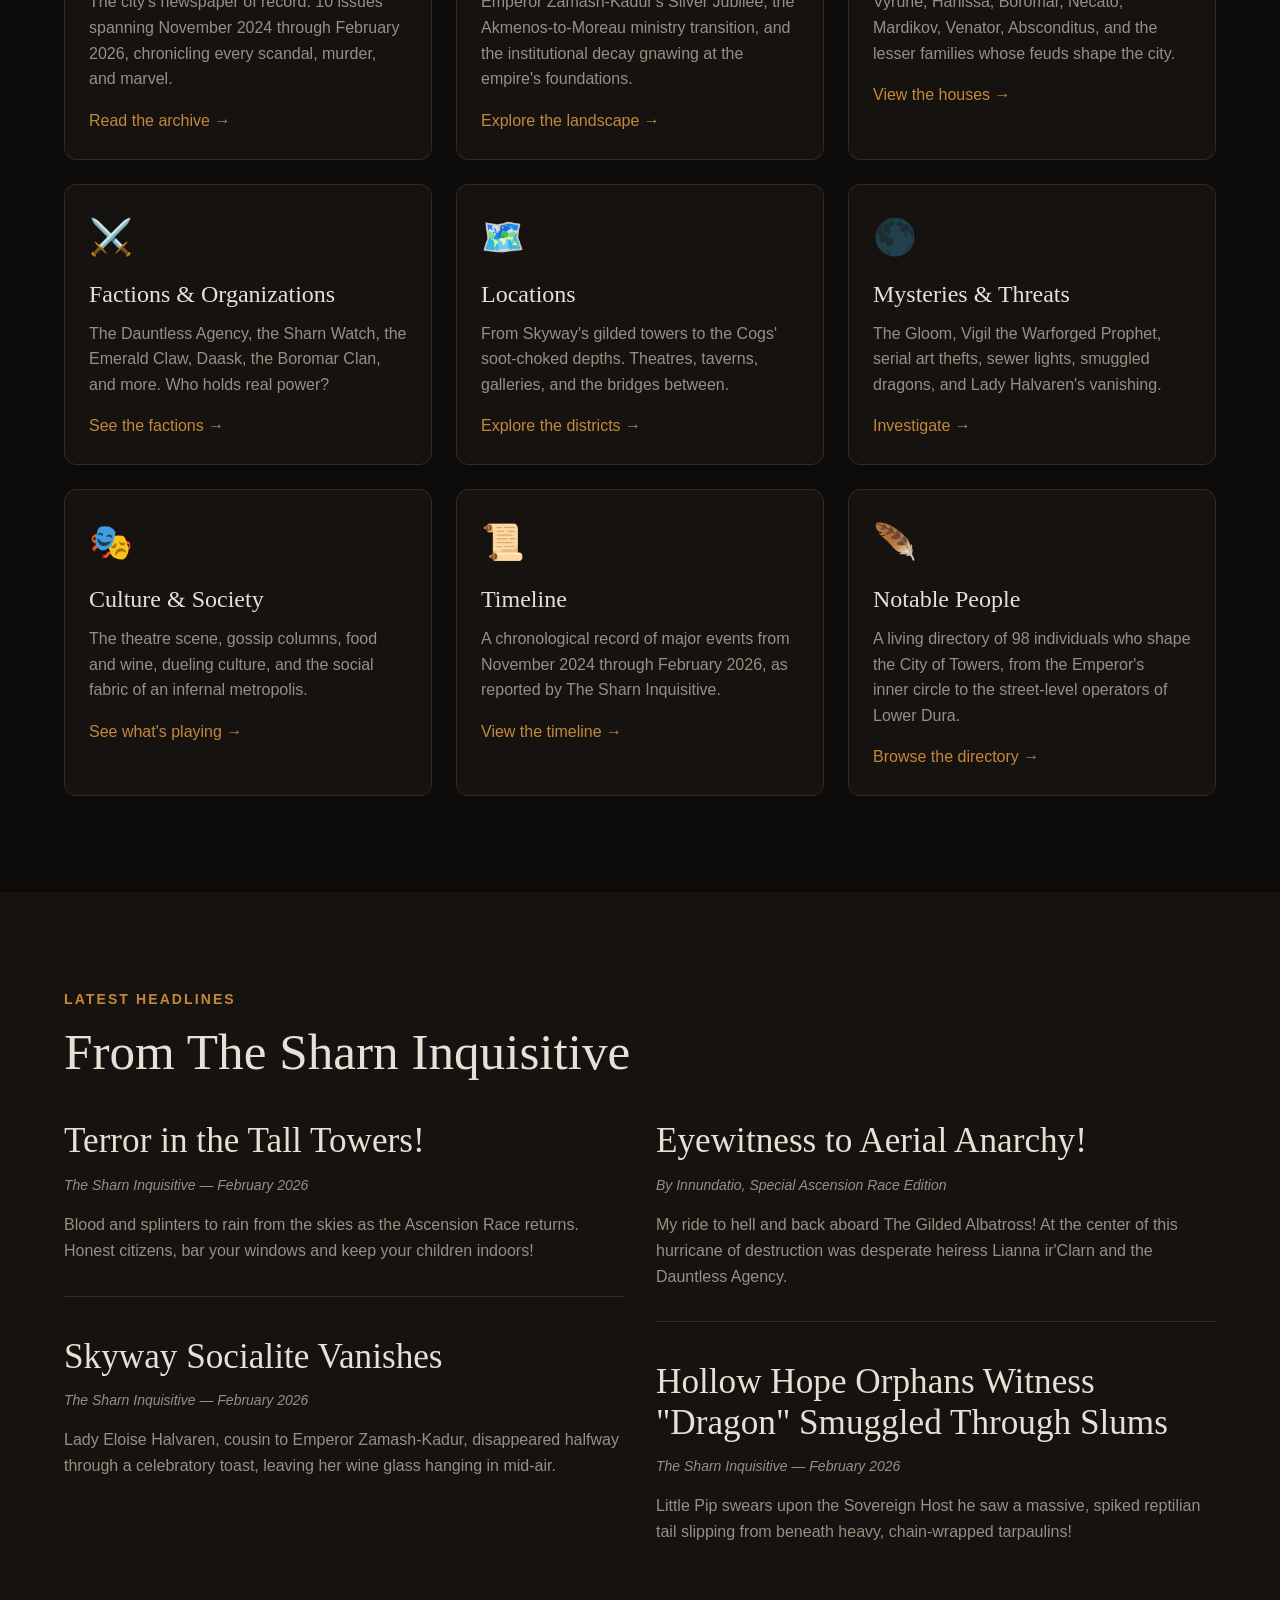
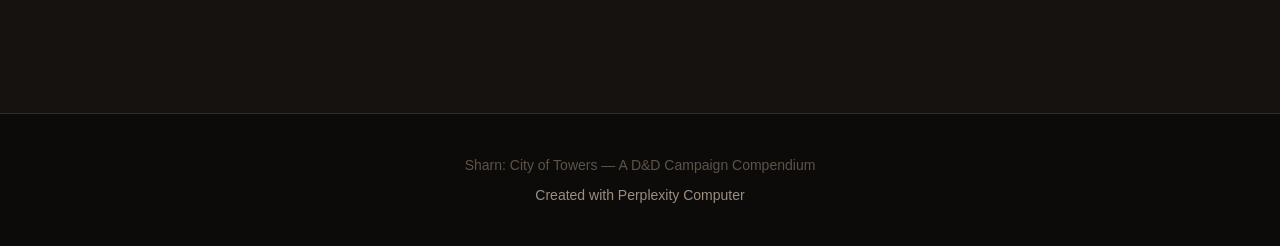
==== commit 6d59ac75: "Remove Boromar from Noble Houses, make People count dynamic - Removed House Boromar/Boromar Clan fro" ====
--- a/index.html
+++ b/index.html
@@ -24,6 +24,12 @@
 <meta name="viewport" content="width=device-width, initial-scale=1.0">
 <title>Sharn: City of Towers — Campaign Compendium</title>
 <meta name="description" content="A comprehensive guide to the infernal empire of Sharn, its noble houses, political intrigue, and the stories told through The Sharn Inquisitive.">
+<meta property="og:image" content="assets/og-image.jpg">
+<meta property="og:image:width" content="1200">
+<meta property="og:image:height" content="630">
+<meta property="og:type" content="website">
+<meta property="og:title" content="Sharn: City of Towers">
+<meta property="og:description" content="A D&amp;D Campaign Compendium. An infernal empire of towering spires and tiefling noble houses.">
 
 <!-- Fonts -->
 <link href="https://api.fontshare.com/v2/css?f[]=satoshi@300,400,500,700&f[]=zodiak@400,500,700&display=swap" rel="stylesheet">
@@ -158,7 +164,7 @@
       <a href="pages/people.html" class="card" style="text-decoration: none;">
         <div class="card__icon">🪶</div>
         <h3 class="card__title">Notable People</h3>
-        <p class="card__text">A living directory of 77 individuals who shape the City of Towers, from the Emperor's inner circle to the street-level operators of Lower Dura.</p>
+        <p class="card__text">A living directory of <span id="people-count"></span> individuals who shape the City of Towers, from the Emperor's inner circle to the street-level operators of Lower Dura.</p>
         <span class="card__link">Browse the directory →</span>
       </a>
     </div>
@@ -310,5 +316,10 @@
 })();
 </script>
 <script src="lightbox.js"></script>
+<script src="people-data.js"></script>
+<script>
+  const pc = document.getElementById('people-count');
+  if (pc && typeof PEOPLE !== 'undefined') pc.textContent = PEOPLE.length;
+</script>
 </body>
 </html>
--- a/style.css
+++ b/style.css
@@ -319,6 +319,67 @@
   color: var(--color-primary-hover);
 }
 
+/* === FEATURED FACTION CARDS === */
+.faction-featured {
+  display: grid;
+  grid-template-columns: 1fr 1fr;
+  gap: var(--space-6);
+  margin-bottom: var(--space-8);
+}
+
+.faction-featured .card {
+  border-color: var(--color-primary);
+  display: flex;
+  flex-direction: column;
+}
+
+.faction-featured .card__emblem {
+  width: 100%;
+  border-radius: var(--radius-md);
+  margin-bottom: var(--space-4);
+  aspect-ratio: 16 / 10;
+  object-fit: cover;
+}
+
+.faction-featured .card__portrait {
+  width: 100%;
+  border-radius: var(--radius-md);
+  margin-top: auto;
+}
+
+.faction-featured .card__portrait-caption {
+  text-align: center;
+  margin-top: var(--space-2);
+  font-size: var(--text-sm);
+  color: var(--text-muted);
+}
+
+.faction-grid {
+  display: grid;
+  grid-template-columns: repeat(3, 1fr);
+  gap: var(--space-6);
+}
+
+.faction-grid .card img {
+  aspect-ratio: 16 / 10;
+  object-fit: cover;
+}
+
+@media (max-width: 900px) {
+  .faction-featured {
+    grid-template-columns: 1fr;
+  }
+  .faction-grid {
+    grid-template-columns: repeat(2, 1fr);
+  }
+}
+
+@media (max-width: 600px) {
+  .faction-grid {
+    grid-template-columns: 1fr;
+  }
+}
+
 /* === IMAGE PLACEHOLDER === */
 .image-placeholder {
   background: var(--color-surface-offset);
@@ -662,6 +723,25 @@
 .sidebar {
   position: sticky;
   top: calc(var(--space-16) + var(--space-4));
+}
+
+@media (max-width: 768px) {
+  .sidebar {
+    position: static;
+    display: flex;
+    flex-wrap: wrap;
+    gap: var(--space-2);
+    padding-bottom: var(--space-4);
+    margin-bottom: var(--space-4);
+    border-bottom: 1px solid var(--color-divider);
+  }
+  .sidebar__title {
+    width: 100%;
+    margin-bottom: var(--space-1);
+  }
+  .sidebar__link {
+    margin-bottom: 0;
+  }
 }
 
 .sidebar__title {
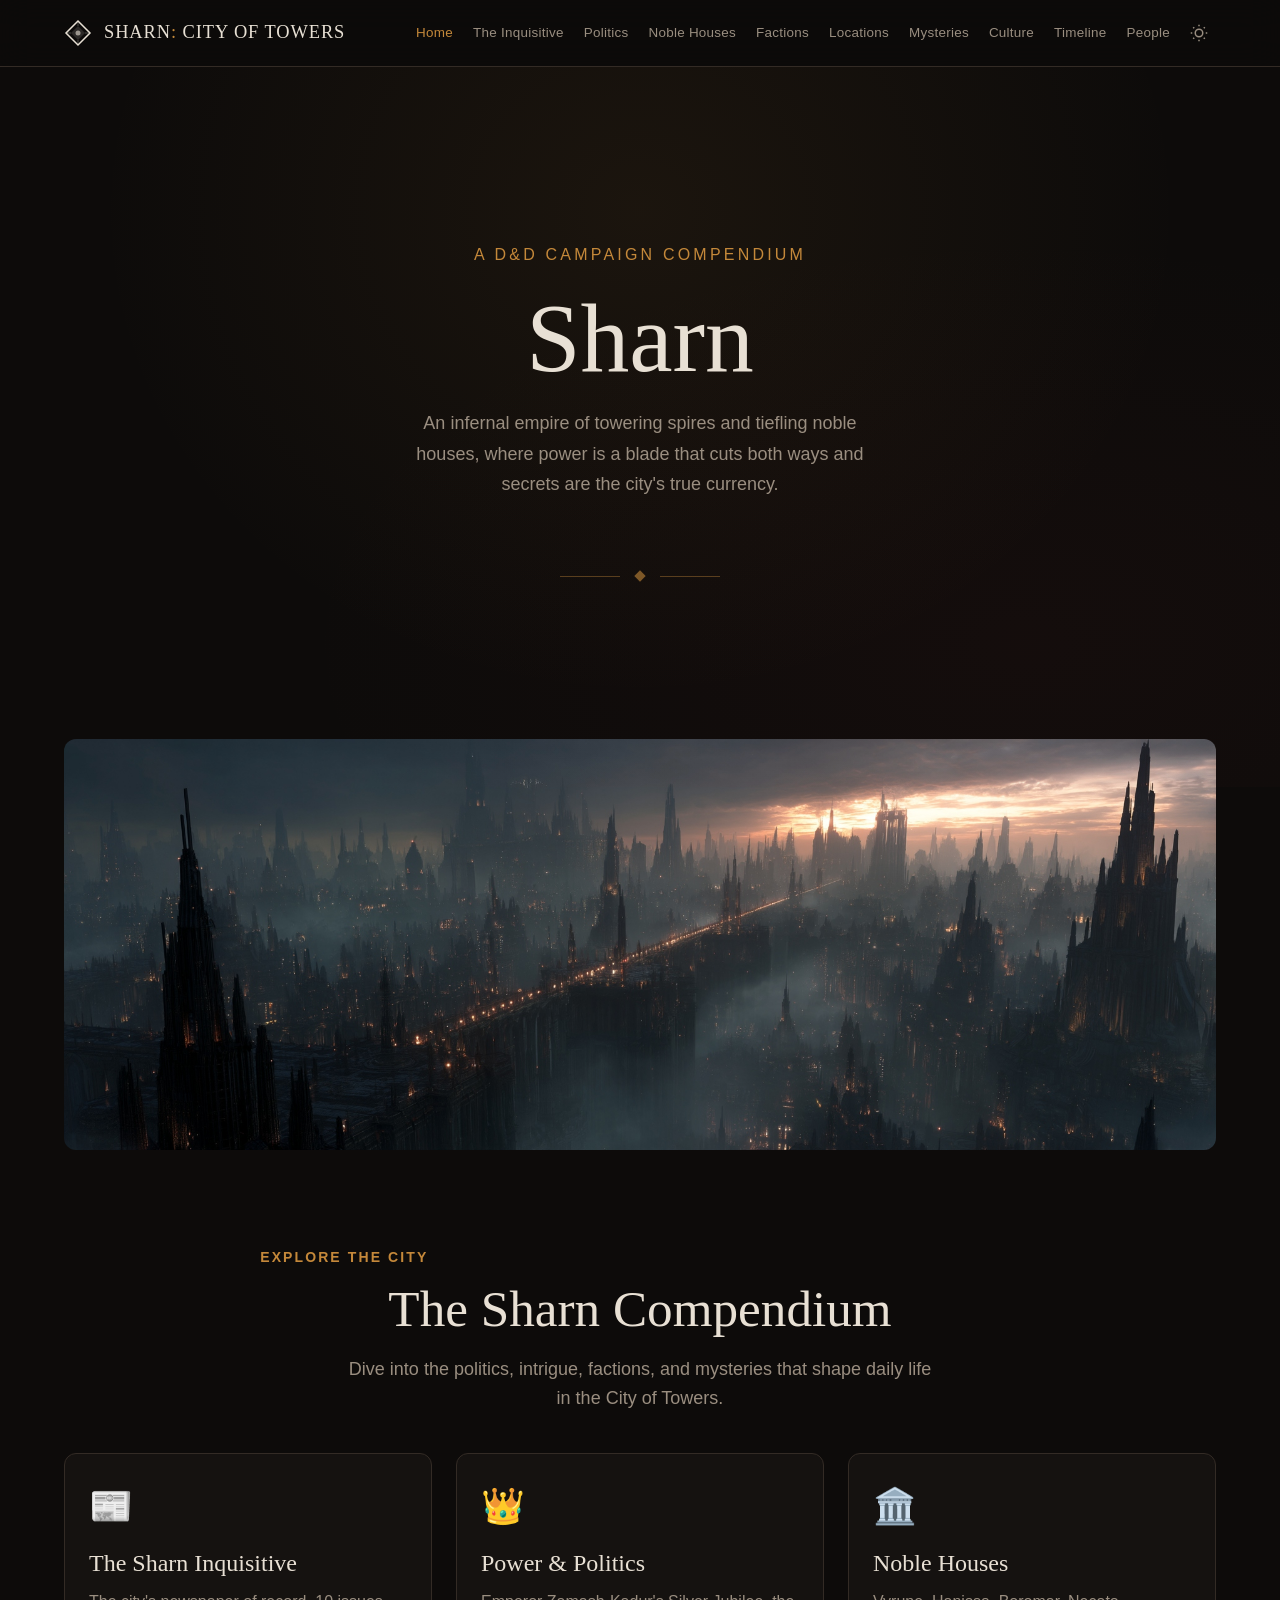
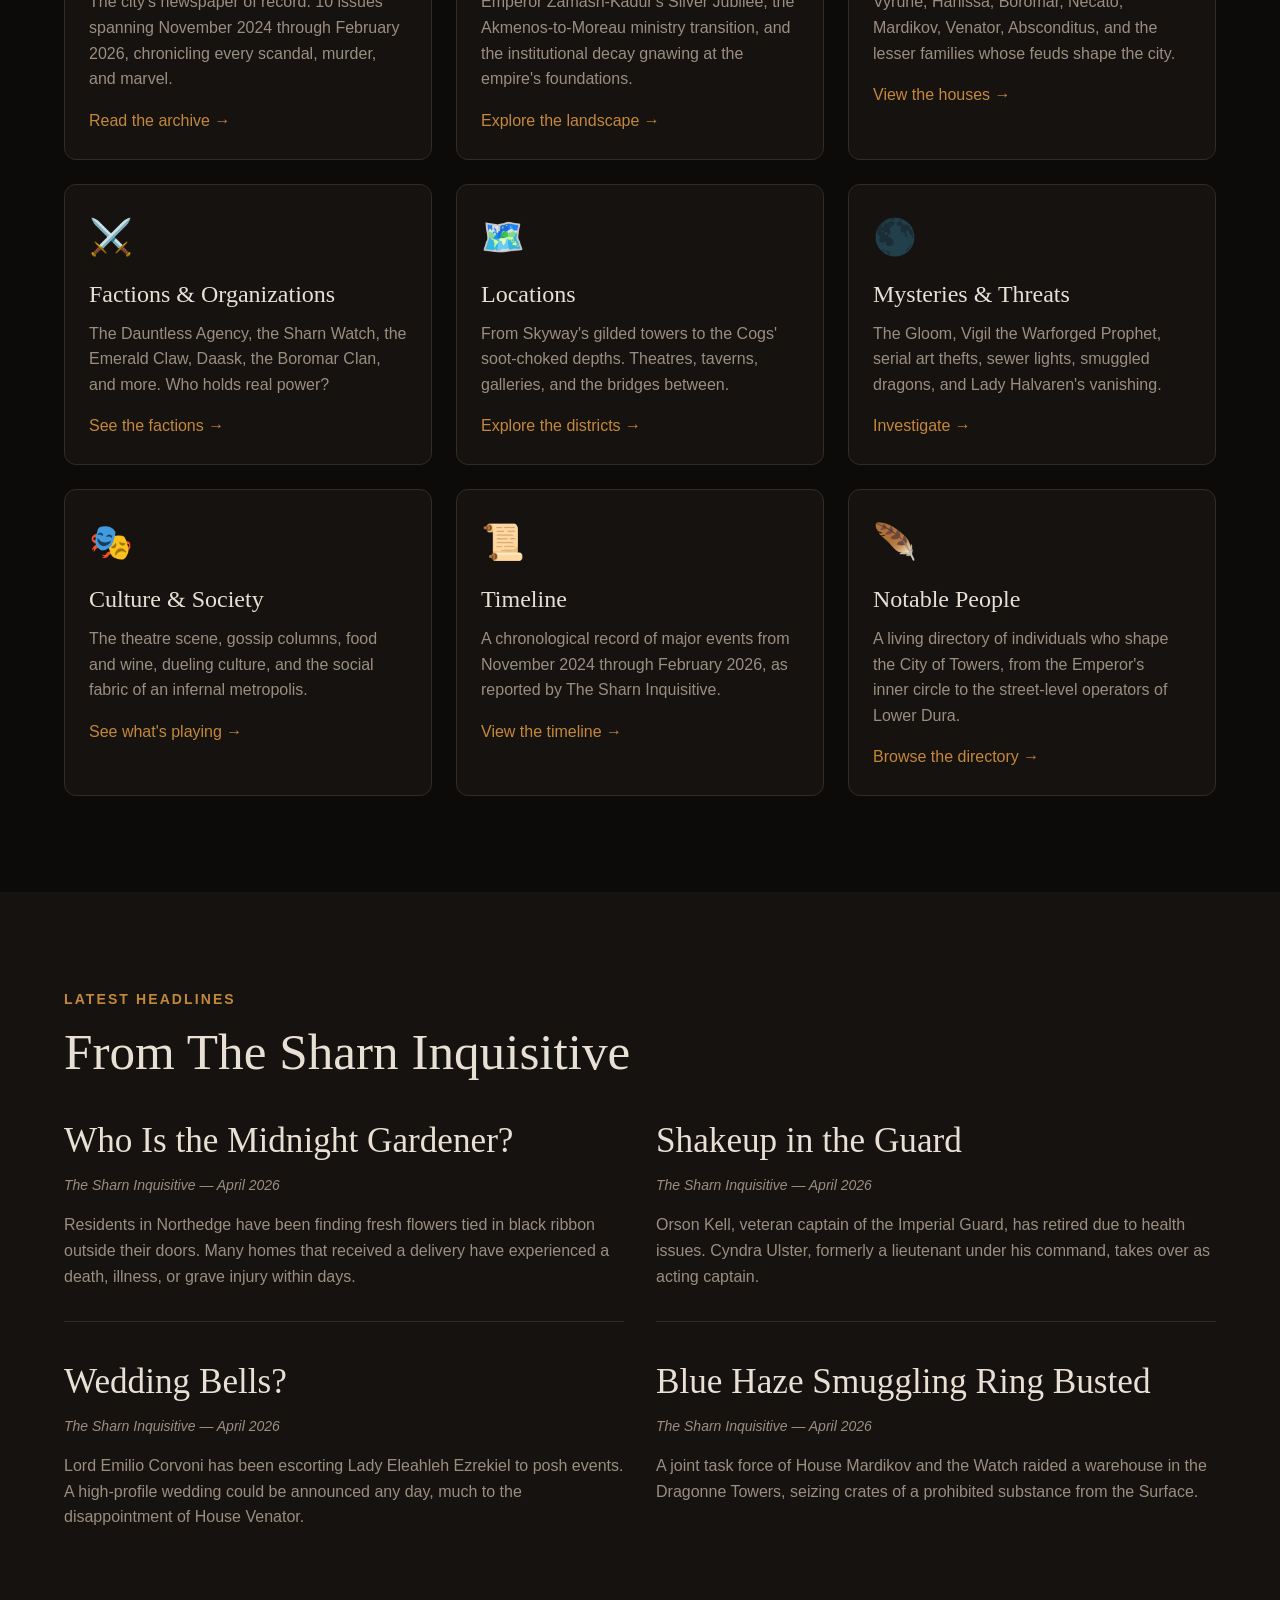
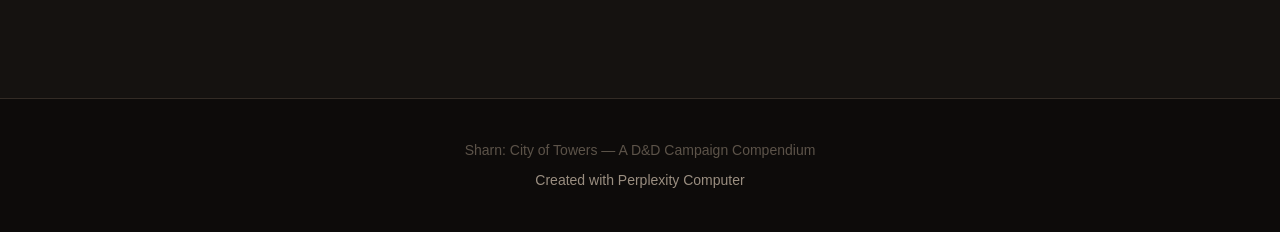
==== commit e5267db0: "Add Sharn Inquisitive April 2026 issue (10 articles), rotate homepage headlines" ====
--- a/index.html
+++ b/index.html
@@ -182,26 +182,26 @@
     <div class="two-col">
       <div>
         <article class="newspaper__article">
-          <h3 class="newspaper__headline">Terror in the Tall Towers!</h3>
-          <p class="newspaper__byline">The Sharn Inquisitive — February 2026</p>
-          <p class="card__text">Blood and splinters to rain from the skies as the Ascension Race returns. Honest citizens, bar your windows and keep your children indoors!</p>
+          <h3 class="newspaper__headline">Who Is the Midnight Gardener?</h3>
+          <p class="newspaper__byline">The Sharn Inquisitive — April 2026</p>
+          <p class="card__text">Residents in Northedge have been finding fresh flowers tied in black ribbon outside their doors. Many homes that received a delivery have experienced a death, illness, or grave injury within days.</p>
         </article>
         <article class="newspaper__article">
-          <h3 class="newspaper__headline">Skyway Socialite Vanishes</h3>
-          <p class="newspaper__byline">The Sharn Inquisitive — February 2026</p>
-          <p class="card__text">Lady Eloise Halvaren, cousin to Emperor Zamash-Kadur, disappeared halfway through a celebratory toast, leaving her wine glass hanging in mid-air.</p>
+          <h3 class="newspaper__headline">Wedding Bells?</h3>
+          <p class="newspaper__byline">The Sharn Inquisitive — April 2026</p>
+          <p class="card__text">Lord Emilio Corvoni has been escorting Lady Eleahleh Ezrekiel to posh events. A high-profile wedding could be announced any day, much to the disappointment of House Venator.</p>
         </article>
       </div>
       <div>
         <article class="newspaper__article">
-          <h3 class="newspaper__headline">Eyewitness to Aerial Anarchy!</h3>
-          <p class="newspaper__byline">By Innundatio, Special Ascension Race Edition</p>
-          <p class="card__text">My ride to hell and back aboard The Gilded Albatross! At the center of this hurricane of destruction was desperate heiress Lianna ir'Clarn and the Dauntless Agency.</p>
+          <h3 class="newspaper__headline">Shakeup in the Guard</h3>
+          <p class="newspaper__byline">The Sharn Inquisitive — April 2026</p>
+          <p class="card__text">Orson Kell, veteran captain of the Imperial Guard, has retired due to health issues. Cyndra Ulster, formerly a lieutenant under his command, takes over as acting captain.</p>
         </article>
         <article class="newspaper__article">
-          <h3 class="newspaper__headline">Hollow Hope Orphans Witness "Dragon" Smuggled Through Slums</h3>
-          <p class="newspaper__byline">The Sharn Inquisitive — February 2026</p>
-          <p class="card__text">Little Pip swears upon the Sovereign Host he saw a massive, spiked reptilian tail slipping from beneath heavy, chain-wrapped tarpaulins!</p>
+          <h3 class="newspaper__headline">Blue Haze Smuggling Ring Busted</h3>
+          <p class="newspaper__byline">The Sharn Inquisitive — April 2026</p>
+          <p class="card__text">A joint task force of House Mardikov and the Watch raided a warehouse in the Dragonne Towers, seizing crates of a prohibited substance from the Surface.</p>
         </article>
       </div>
     </div>
--- a/style.css
+++ b/style.css
@@ -319,6 +319,48 @@
   color: var(--color-primary-hover);
 }
 
+/* === HOUSE MEMBER LIST === */
+.card__members {
+  margin-top: var(--space-4);
+  padding-top: var(--space-3);
+  border-top: 1px solid var(--color-divider);
+}
+
+.card__members-label {
+  font-size: var(--text-xs);
+  font-weight: 600;
+  letter-spacing: 0.08em;
+  text-transform: uppercase;
+  color: var(--color-primary);
+  margin-bottom: var(--space-2);
+}
+
+.card__members-list {
+  list-style: none;
+  padding: 0;
+  margin: 0;
+  display: flex;
+  flex-wrap: wrap;
+  gap: var(--space-1) var(--space-3);
+}
+
+.card__members-list li {
+  font-size: var(--text-sm);
+  color: var(--color-text-muted);
+  line-height: 1.5;
+}
+
+.card__members-list li::before {
+  content: '';
+  display: inline-block;
+  width: 4px;
+  height: 4px;
+  background: var(--color-primary);
+  border-radius: 50%;
+  margin-right: var(--space-2);
+  vertical-align: middle;
+}
+
 /* === FEATURED FACTION CARDS === */
 .faction-featured {
   display: grid;
